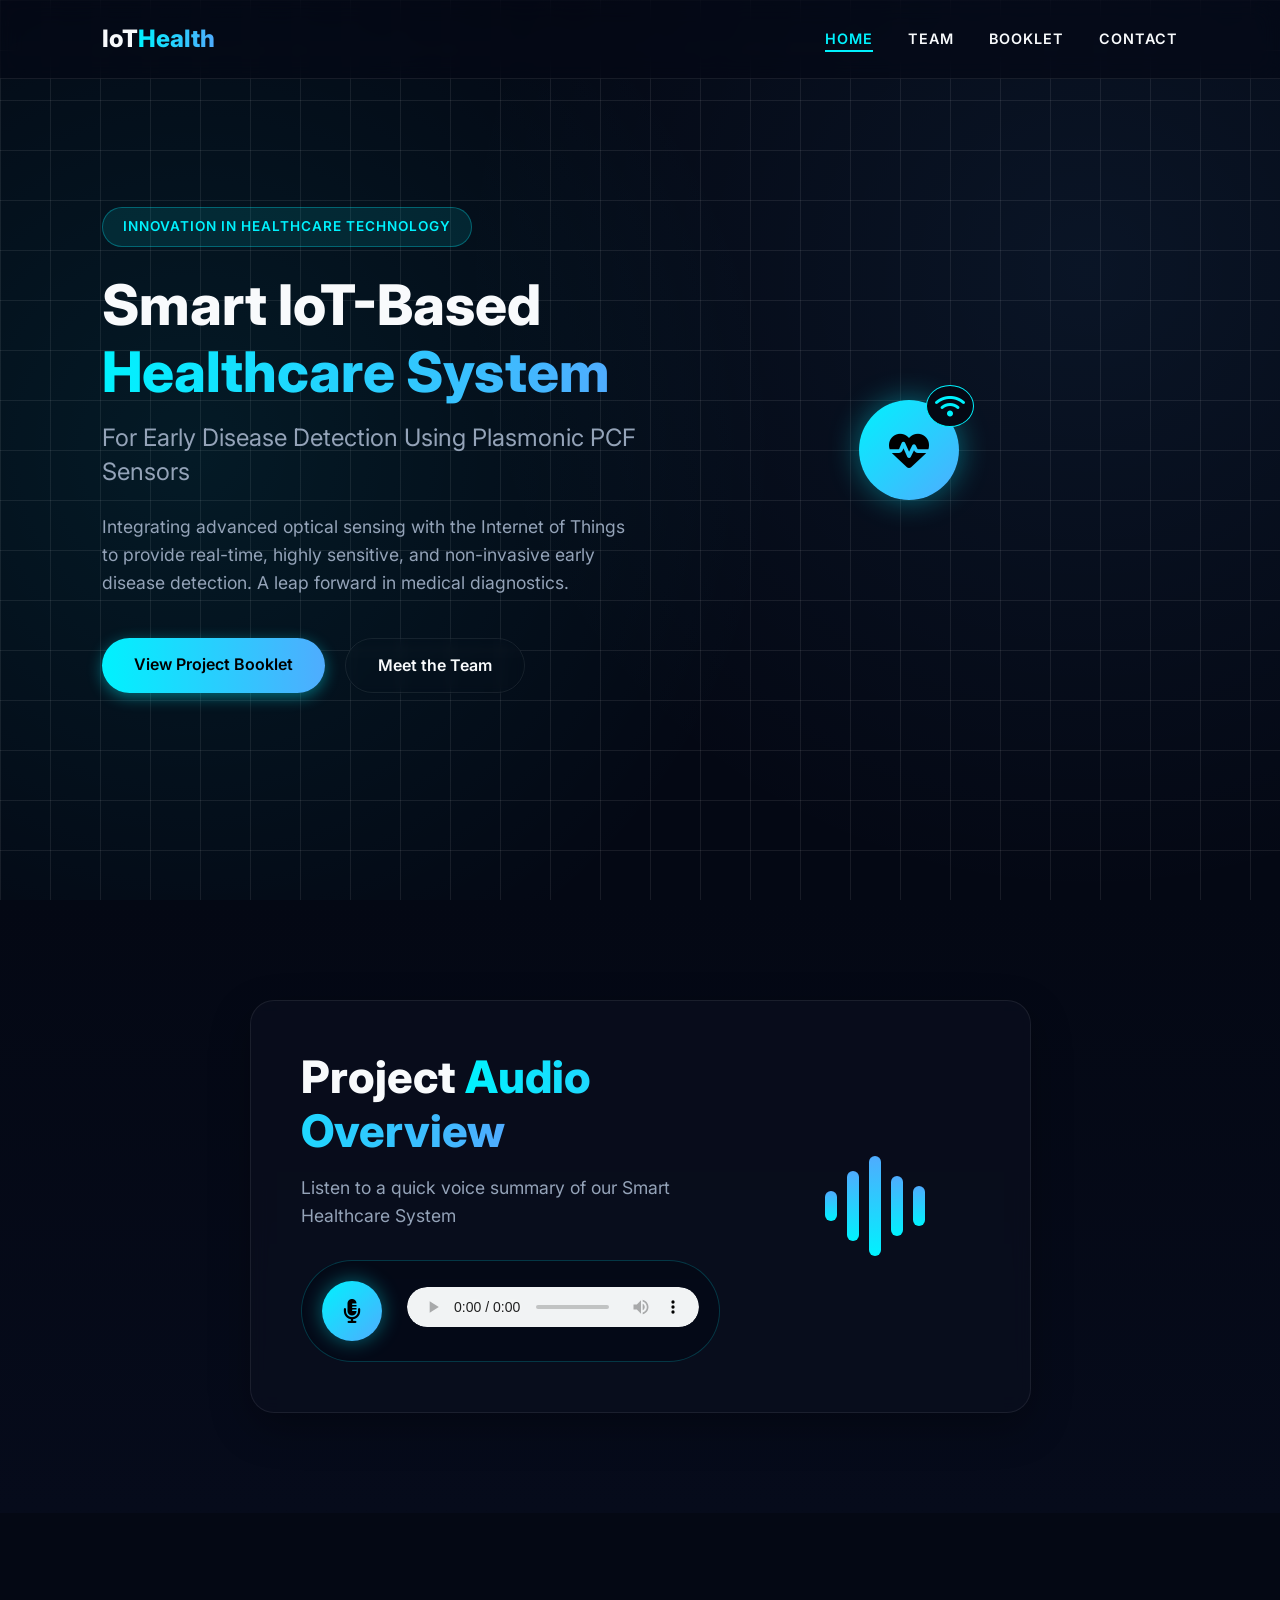
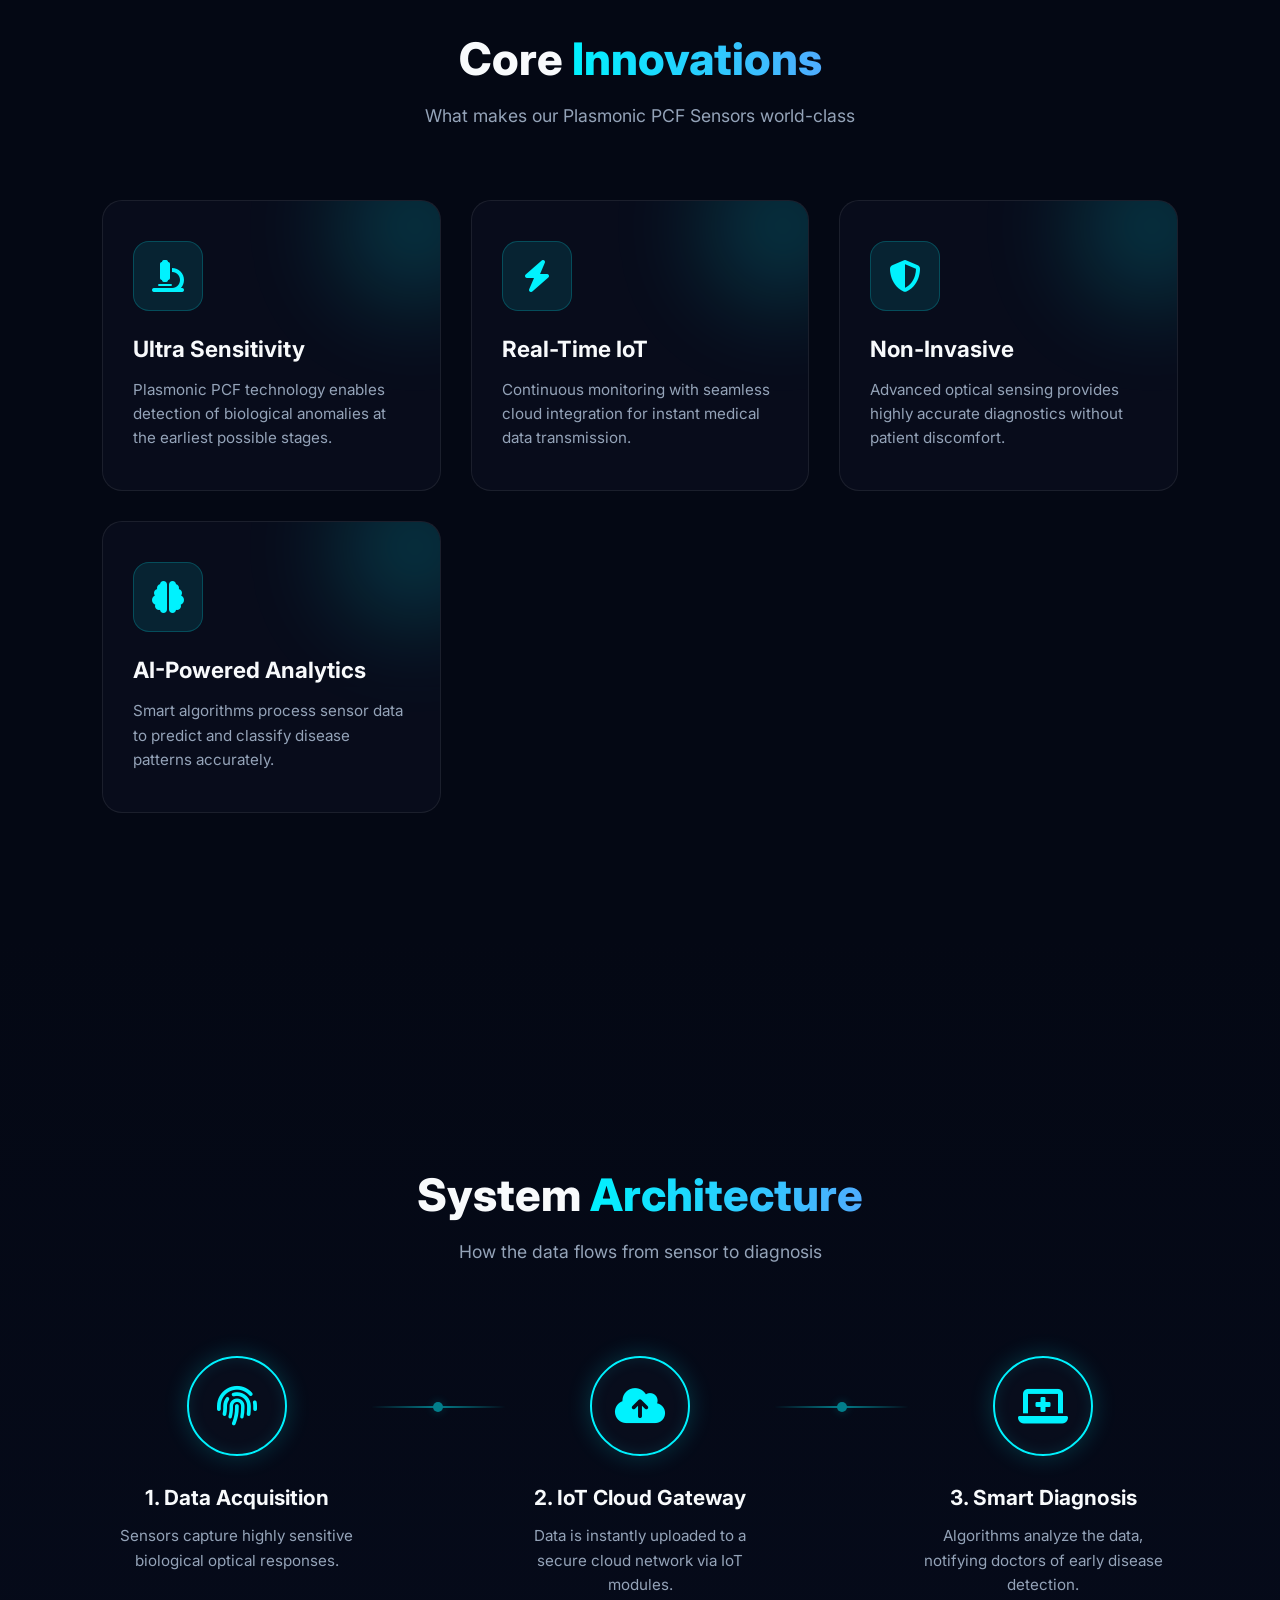
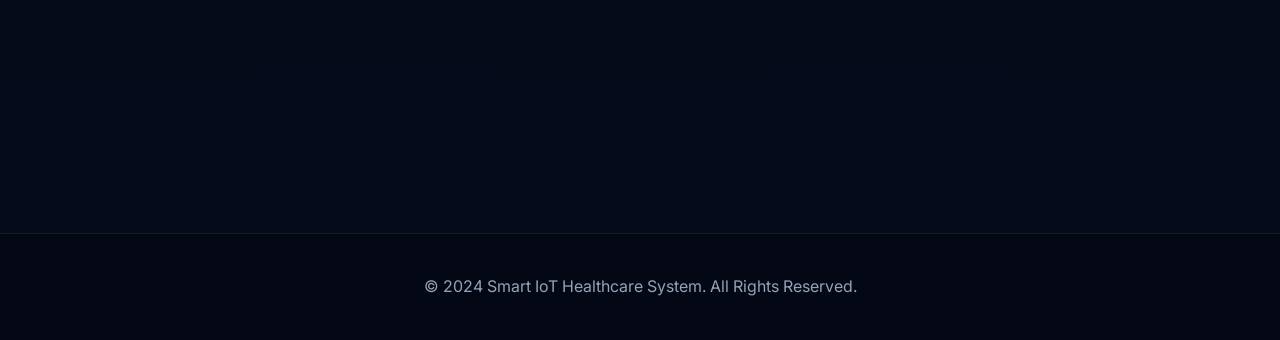
==== index.html @ 75ba187d "First commit" ====
<!DOCTYPE html>
<html lang="en">
<head>
    <meta charset="UTF-8">
    <meta name="viewport" content="width=device-width, initial-scale=1.0">
    <title>Smart IoT Healthcare System - Home</title>
    <meta name="description" content="Smart IoT-Based Healthcare System for Early Disease Detection Using Plasmonic PCF Sensors">
    <link href="https://fonts.googleapis.com/css2?family=Inter:wght@300;400;600;800&display=swap" rel="stylesheet">
    <link rel="stylesheet" href="assets/css/style.css">
    <!-- FontAwesome for icons -->
    <link rel="stylesheet" href="https://cdnjs.cloudflare.com/ajax/libs/font-awesome/6.4.0/css/all.min.css">
</head>
<body>
    <nav class="navbar">
        <div class="logo">IoT<span>Health</span></div>
        <ul class="nav-links">
            <li><a href="index.html" class="active">Home</a></li>
            <li><a href="team.html">Team</a></li>
            <li><a href="booklet.html">Booklet</a></li>
            <li><a href="contact.html">Contact</a></li>
        </ul>
        <div class="hamburger">
            <i class="fas fa-bars"></i>
        </div>
    </nav>

    <section id="home" class="hero">
        <div class="hero-content">
            <div class="badge">Innovation in Healthcare Technology</div>
            <h1>Smart IoT-Based <span>Healthcare System</span></h1>
            <h2>For Early Disease Detection Using Plasmonic PCF Sensors</h2>
            <p>Integrating advanced optical sensing with the Internet of Things to provide real-time, highly sensitive, and non-invasive early disease detection. A leap forward in medical diagnostics.</p>
            <div class="hero-buttons">
                <a href="booklet.html" class="btn btn-primary">View Project Booklet</a>
                <a href="team.html" class="btn btn-secondary">Meet the Team</a>
            </div>
        </div>
        <div class="hero-image">
            <div class="sensor-animation">
                <div class="circle circle-1"></div>
                <div class="circle circle-2"></div>
                <div class="circle circle-3"></div>
                <div class="sensor-core">
                    <i class="fas fa-heartbeat"></i>
                    <i class="fas fa-wifi overlay-icon"></i>
                </div>
            </div>
        </div>
    </section>

    <!-- Audio Section -->
    <section id="audio-overview" class="audio-section">
        <div class="audio-container">
            <div class="audio-content">
                <div class="section-title" style="margin-bottom: 30px; text-align: left;">
                    <h2>Project <span>Audio Overview</span></h2>
                    <p>Listen to a quick voice summary of our Smart Healthcare System</p>
                </div>
                <div class="audio-player-wrapper">
                    <div class="audio-icon">
                        <i class="fas fa-microphone-alt"></i>
                    </div>
                    <div class="audio-player">
                        <audio controls class="custom-audio">
                            <!-- تم تفعيل مسار الملف الصوتي الخاص بك هنا -->
                            <source src="assets/docs/project-voice.mp4" type="audio/mp4">
                            Your browser does not support the audio element.
                        </audio>
                    </div>
                </div>
            </div>
            <div class="audio-visualizer">
                <div class="bar"></div>
                <div class="bar"></div>
                <div class="bar"></div>
                <div class="bar"></div>
                <div class="bar"></div>
            </div>
        </div>
    </section>

    <!-- Features Section -->
    <section id="features" class="features-section">
        <div class="section-title">
            <h2>Core <span>Innovations</span></h2>
            <p>What makes our Plasmonic PCF Sensors world-class</p>
        </div>
        <div class="features-grid">
            <div class="feature-card">
                <div class="feature-icon"><i class="fas fa-microscope"></i></div>
                <h3>Ultra Sensitivity</h3>
                <p>Plasmonic PCF technology enables detection of biological anomalies at the earliest possible stages.</p>
            </div>
            <div class="feature-card">
                <div class="feature-icon"><i class="fas fa-bolt"></i></div>
                <h3>Real-Time IoT</h3>
                <p>Continuous monitoring with seamless cloud integration for instant medical data transmission.</p>
            </div>
            <div class="feature-card">
                <div class="feature-icon"><i class="fas fa-shield-alt"></i></div>
                <h3>Non-Invasive</h3>
                <p>Advanced optical sensing provides highly accurate diagnostics without patient discomfort.</p>
            </div>
            <div class="feature-card">
                <div class="feature-icon"><i class="fas fa-brain"></i></div>
                <h3>AI-Powered Analytics</h3>
                <p>Smart algorithms process sensor data to predict and classify disease patterns accurately.</p>
            </div>
        </div>
    </section>

    <!-- Workflow Section -->
    <section id="workflow" class="workflow-section">
        <div class="section-title">
            <h2>System <span>Architecture</span></h2>
            <p>How the data flows from sensor to diagnosis</p>
        </div>
        <div class="workflow-container">
            <div class="step">
                <div class="step-icon"><i class="fas fa-fingerprint"></i></div>
                <div class="step-content">
                    <h4>1. Data Acquisition</h4>
                    <p>Sensors capture highly sensitive biological optical responses.</p>
                </div>
            </div>
            <div class="step-connector"></div>
            <div class="step">
                <div class="step-icon"><i class="fas fa-cloud-upload-alt"></i></div>
                <div class="step-content">
                    <h4>2. IoT Cloud Gateway</h4>
                    <p>Data is instantly uploaded to a secure cloud network via IoT modules.</p>
                </div>
            </div>
            <div class="step-connector"></div>
            <div class="step">
                <div class="step-icon"><i class="fas fa-laptop-medical"></i></div>
                <div class="step-content">
                    <h4>3. Smart Diagnosis</h4>
                    <p>Algorithms analyze the data, notifying doctors of early disease detection.</p>
                </div>
            </div>
        </div>
    </section>

    <footer>
        <p>&copy; 2024 Smart IoT Healthcare System. All Rights Reserved.</p>
    </footer>

    <script src="assets/js/script.js"></script>
</body>
</html>
---- assets/css/style.css ----
:root {
    --bg-dark: #040814;
    --bg-card: rgba(10, 15, 30, 0.7);
    --primary: #00f2fe;
    --primary-glow: rgba(0, 242, 254, 0.4);
    --secondary: #4facfe;
    --text-main: #f8fafc;
    --text-muted: #94a3b8;
    --glass-border: rgba(255, 255, 255, 0.08);
}

* {
    margin: 0;
    padding: 0;
    box-sizing: border-box;
    font-family: 'Inter', sans-serif;
}

body {
    background-color: var(--bg-dark);
    color: var(--text-main);
    overflow-x: hidden;
    line-height: 1.6;
}

html {
    scroll-behavior: smooth;
}

/* Navbar */
.navbar {
    position: fixed;
    top: 0;
    width: 100%;
    padding: 20px 8%;
    display: flex;
    justify-content: space-between;
    align-items: center;
    background: rgba(4, 8, 20, 0.6);
    backdrop-filter: blur(12px);
    border-bottom: 1px solid var(--glass-border);
    z-index: 1000;
    transition: 0.3s;
}

.navbar.scrolled {
    padding: 15px 8%;
    background: rgba(4, 8, 20, 0.95);
    box-shadow: 0 5px 20px rgba(0,0,0,0.5);
}

.logo {
    font-size: 1.5rem;
    font-weight: 800;
    color: var(--text-main);
}

.logo span {
    color: var(--primary);
}

.nav-links {
    display: flex;
    list-style: none;
    gap: 35px;
}

.nav-links a {
    color: var(--text-main);
    text-decoration: none;
    font-weight: 600;
    font-size: 0.9rem;
    text-transform: uppercase;
    letter-spacing: 1px;
    transition: 0.3s;
    position: relative;
}

.nav-links a::after {
    content: '';
    position: absolute;
    width: 0;
    height: 2px;
    background: var(--primary);
    bottom: -5px;
    left: 0;
    transition: 0.3s;
}

.nav-links a:hover::after,
.nav-links a.active::after {
    width: 100%;
}

.nav-links a:hover,
.nav-links a.active {
    color: var(--primary);
}

.hamburger {
    display: none;
    font-size: 1.5rem;
    cursor: pointer;
    color: var(--text-main);
}

/* Typography & Utils */
h1, h2, h3 {
    line-height: 1.2;
}

span {
    background: linear-gradient(90deg, var(--primary), var(--secondary));
    -webkit-background-clip: text;
    -webkit-text-fill-color: transparent;
}

.section-title {
    text-align: center;
    margin-bottom: 70px;
}

.section-title h2 {
    font-size: 2.8rem;
    font-weight: 800;
    margin-bottom: 15px;
}

.section-title p {
    color: var(--text-muted);
    font-size: 1.1rem;
}

.btn {
    padding: 14px 32px;
    border-radius: 30px;
    font-weight: 600;
    text-decoration: none;
    transition: 0.3s;
    display: inline-block;
    cursor: pointer;
    border: none;
    font-size: 1rem;
}

.btn-primary {
    background: linear-gradient(90deg, var(--primary), var(--secondary));
    color: #000;
    box-shadow: 0 4px 15px var(--primary-glow);
}

.btn-primary:hover {
    box-shadow: 0 6px 25px var(--primary-glow);
    transform: translateY(-3px);
}

.btn-secondary {
    background: transparent;
    color: var(--text-main);
    border: 1px solid var(--glass-border);
    backdrop-filter: blur(5px);
}

.btn-secondary:hover {
    border-color: var(--primary);
    background: rgba(0, 242, 254, 0.05);
    transform: translateY(-3px);
}

/* Sections Common */
section {
    padding: 120px 8%;
    min-height: 100vh;
    display: flex;
    flex-direction: column;
    justify-content: center;
}

/* Hero Section */
.hero {
    flex-direction: row;
    align-items: center;
    position: relative;
    overflow: hidden;
}

/* Tech Grid Background */
.hero::before {
    content: '';
    position: absolute;
    top: 0; left: 0; right: 0; bottom: 0;
    background-image: 
        radial-gradient(circle at 15% 50%, rgba(0, 242, 254, 0.08) 0%, transparent 50%),
        radial-gradient(circle at 85% 30%, rgba(79, 172, 254, 0.08) 0%, transparent 50%),
        linear-gradient(var(--glass-border) 1px, transparent 1px),
        linear-gradient(90deg, var(--glass-border) 1px, transparent 1px);
    background-size: 100% 100%, 100% 100%, 50px 50px, 50px 50px;
    z-index: -1;
}

.hero-content {
    flex: 1;
    z-index: 1;
}

.badge {
    display: inline-block;
    padding: 8px 20px;
    background: rgba(0, 242, 254, 0.1);
    border: 1px solid rgba(0, 242, 254, 0.3);
    border-radius: 30px;
    color: var(--primary);
    font-size: 0.85rem;
    font-weight: 600;
    margin-bottom: 25px;
    letter-spacing: 1px;
    text-transform: uppercase;
}

.hero-content h1 {
    font-size: 3.5rem;
    font-weight: 800;
    margin-bottom: 15px;
}

.hero-content h2 {
    font-size: 1.5rem;
    color: var(--text-muted);
    font-weight: 400;
    margin-bottom: 25px;
    line-height: 1.4;
}

.hero-content p {
    color: var(--text-muted);
    font-size: 1.1rem;
    max-width: 600px;
    margin-bottom: 40px;
}

.hero-buttons {
    display: flex;
    gap: 20px;
}

.hero-image {
    flex: 1;
    display: flex;
    justify-content: center;
    align-items: center;
}

/* Sensor Animation */
.sensor-animation {
    position: relative;
    width: 400px;
    height: 400px;
    display: flex;
    justify-content: center;
    align-items: center;
}

.sensor-core {
    position: relative;
    width: 100px;
    height: 100px;
    background: linear-gradient(135deg, var(--primary), var(--secondary));
    border-radius: 50%;
    display: flex;
    justify-content: center;
    align-items: center;
    z-index: 10;
    box-shadow: 0 0 30px var(--primary-glow);
    font-size: 2.5rem;
    color: #000;
}

.overlay-icon {
    position: absolute;
    top: -15px;
    right: -15px;
    font-size: 1.5rem;
    color: var(--primary);
    background: var(--bg-dark);
    padding: 8px;
    border-radius: 50%;
    border: 1px solid var(--primary);
}

.circle {
    position: absolute;
    border-radius: 50%;
    border: 1px solid var(--primary);
    opacity: 0;
}

.circle-1 {
    width: 200px; height: 200px;
    animation: pulse 3s infinite linear;
}
.circle-2 {
    width: 300px; height: 300px;
    animation: pulse 3s infinite linear 1s;
}
.circle-3 {
    width: 400px; height: 400px;
    animation: pulse 3s infinite linear 2s;
}

@keyframes pulse {
    0% { transform: scale(0.4); opacity: 0.8; border-width: 2px; }
    100% { transform: scale(1.1); opacity: 0; border-width: 1px; }
}

/* Team Section */
.team {
    background: linear-gradient(180deg, var(--bg-dark) 0%, #060b1b 100%);
}

.team-grid {
    display: grid;
    grid-template-columns: repeat(auto-fit, minmax(260px, 1fr));
    gap: 35px;
    max-width: 1200px;
    margin: 0 auto;
    width: 100%;
}

.leaders-grid {
    display: flex;
    justify-content: center;
    flex-wrap: wrap;
}

.leaders-grid .team-card {
    flex: 1;
    min-width: 260px;
    max-width: 350px;
}

.team-card {
    background: var(--bg-card);
    border: 1px solid var(--glass-border);
    border-radius: 20px;
    padding: 40px 20px;
    text-align: center;
    backdrop-filter: blur(10px);
    transition: 0.4s;
    position: relative;
    overflow: hidden;
}

.team-card::before {
    content: '';
    position: absolute;
    top: 0; left: 0;
    width: 100%; height: 5px;
    background: linear-gradient(90deg, var(--primary), var(--secondary));
    transform: scaleX(0);
    transition: 0.4s;
    transform-origin: left;
}

.team-card:hover::before {
    transform: scaleX(1);
}

.team-card:hover {
    transform: translateY(-10px);
    border-color: rgba(0, 242, 254, 0.3);
    box-shadow: 0 15px 40px rgba(0, 0, 0, 0.5);
}

.img-wrapper {
    width: 130px;
    height: 180px;
    margin: 0 auto 25px;
    border-radius: 20px;
    padding: 4px;
    background: linear-gradient(45deg, var(--primary), var(--secondary));
}

.img-wrapper img {
    width: 100%;
    height: 100%;
    border-radius: 16px;
    object-fit: cover;
    object-position: top center;
    border: 4px solid var(--bg-dark);
}

.team-card h3 {
    font-size: 1.3rem;
    margin-bottom: 8px;
    color: var(--text-main);
}

.team-card p {
    color: var(--primary);
    font-size: 0.95rem;
    margin-bottom: 20px;
    font-weight: 600;
}

.socials a {
    color: var(--text-muted);
    margin: 0 8px;
    font-size: 1.2rem;
    transition: 0.3s;
    display: inline-block;
    padding: 8px;
    background: rgba(255,255,255,0.05);
    border-radius: 50%;
}

.socials a:hover {
    color: var(--text-main);
    background: var(--primary);
    box-shadow: 0 0 10px var(--primary-glow);
}

/* Booklet Section */
.booklet {
    background: linear-gradient(180deg, #060b1b 0%, var(--bg-dark) 100%);
}

.booklet-container {
    display: flex;
    align-items: center;
    gap: 80px;
    max-width: 1200px;
    margin: 0 auto;
}

.booklet-image {
    flex: 1;
    display: flex;
    justify-content: center;
}

.book-mockup {
    width: 320px;
    height: 440px;
    background: linear-gradient(135deg, var(--secondary) 0%, #1a2a6c 100%);
    border-radius: 8px 18px 18px 8px;
    box-shadow: 
        20px 20px 40px rgba(0,0,0,0.7), 
        inset 5px 0 15px rgba(255,255,255,0.2),
        inset -2px 0 5px rgba(0,0,0,0.2);
    display: flex;
    align-items: center;
    justify-content: center;
    text-align: center;
    padding: 30px;
    position: relative;
    transform: perspective(1000px) rotateY(-20deg);
    transition: 0.6s cubic-bezier(0.2, 0.8, 0.2, 1);
}

.book-mockup::before {
    content: '';
    position: absolute;
    left: 10px;
    top: 0;
    bottom: 0;
    width: 2px;
    background: rgba(255,255,255,0.1);
}

.book-mockup:hover {
    transform: perspective(1000px) rotateY(-5deg) scale(1.05);
    box-shadow: 30px 30px 50px rgba(0,0,0,0.8), inset 5px 0 15px rgba(255,255,255,0.3);
}

.book-cover {
    height: 100%;
    width: 100%;
    display: flex;
    flex-direction: column;
    justify-content: center;
    align-items: center;
    border: 1px solid rgba(255,255,255,0.1);
    padding: 20px;
}

.icon-top {
    font-size: 3.5rem;
    color: var(--primary);
    margin-bottom: 25px;
    filter: drop-shadow(0 0 10px var(--primary-glow));
}

.book-cover h3 {
    font-size: 1.8rem;
    color: #fff;
    margin-bottom: 15px;
    font-weight: 800;
}

.book-cover p {
    color: rgba(255,255,255,0.7);
    font-size: 0.95rem;
    margin-bottom: auto;
}

.book-bottom {
    margin-top: auto;
    width: 100%;
    padding-top: 20px;
    border-top: 1px solid rgba(255,255,255,0.1);
}

.book-bottom span {
    font-size: 0.8rem;
    letter-spacing: 2px;
    text-transform: uppercase;
    color: rgba(255,255,255,0.5);
    background: none;
    -webkit-text-fill-color: rgba(255,255,255,0.5);
}

.booklet-info {
    flex: 1;
}

.booklet-info h2 {
    font-size: 2.8rem;
    margin-bottom: 25px;
}

.booklet-info > p {
    color: var(--text-muted);
    margin-bottom: 35px;
    font-size: 1.1rem;
}

.features {
    list-style: none;
    margin-bottom: 40px;
}

.features li {
    margin-bottom: 18px;
    display: flex;
    align-items: center;
    gap: 15px;
    font-size: 1.05rem;
}

.features i {
    color: var(--primary);
    font-size: 1.2rem;
}

/* Contact Section */
.contact-container {
    display: flex;
    gap: 60px;
    max-width: 1100px;
    margin: 0 auto;
    width: 100%;
}

.contact-info {
    flex: 1;
    display: flex;
    flex-direction: column;
    gap: 40px;
    padding-right: 30px;
}

.info-item {
    display: flex;
    align-items: flex-start;
    gap: 20px;
}

.info-item i {
    width: 60px;
    height: 60px;
    background: rgba(0, 242, 254, 0.05);
    color: var(--primary);
    border-radius: 15px;
    border: 1px solid rgba(0, 242, 254, 0.2);
    display: flex;
    align-items: center;
    justify-content: center;
    font-size: 1.5rem;
    transition: 0.3s;
}

.info-item:hover i {
    background: var(--primary);
    color: #000;
    box-shadow: 0 0 20px var(--primary-glow);
}

.info-item h4 {
    font-size: 1.2rem;
    margin-bottom: 8px;
    color: var(--text-main);
}

.info-item p {
    color: var(--text-muted);
    font-size: 1rem;
}

.contact-form {
    flex: 1.2;
    display: flex;
    flex-direction: column;
    gap: 25px;
    background: var(--bg-card);
    padding: 40px;
    border-radius: 20px;
    border: 1px solid var(--glass-border);
    backdrop-filter: blur(10px);
}

.input-group {
    display: flex;
    gap: 25px;
}

.contact-form input,
.contact-form textarea {
    width: 100%;
    padding: 16px 20px;
    background: rgba(4, 8, 20, 0.6);
    border: 1px solid var(--glass-border);
    border-radius: 12px;
    color: var(--text-main);
    outline: none;
    transition: 0.3s;
    font-size: 1rem;
}

.contact-form input:focus,
.contact-form textarea:focus {
    border-color: var(--primary);
    box-shadow: 0 0 15px rgba(0, 242, 254, 0.15);
    background: rgba(4, 8, 20, 0.8);
}

.contact-form textarea {
    resize: vertical;
    min-height: 150px;
}

footer {
    text-align: center;
    padding: 40px;
    border-top: 1px solid var(--glass-border);
    color: var(--text-muted);
    background: rgba(4, 8, 20, 0.9);
}

/* Audio Section */
.audio-section {
    background: linear-gradient(180deg, var(--bg-dark) 0%, #060b1b 100%);
    padding: 100px 8%;
    min-height: auto;
}

.audio-container {
    display: flex;
    align-items: center;
    gap: 50px;
    background: var(--bg-card);
    padding: 50px;
    border-radius: 24px;
    border: 1px solid var(--glass-border);
    max-width: 1200px;
    margin: 0 auto;
    box-shadow: 0 15px 40px rgba(0, 0, 0, 0.3);
    backdrop-filter: blur(10px);
}

.audio-content {
    flex: 1;
}

.audio-player-wrapper {
    display: flex;
    align-items: center;
    gap: 25px;
    background: rgba(4, 8, 20, 0.6);
    padding: 20px;
    border-radius: 100px;
    border: 1px solid rgba(0, 242, 254, 0.2);
}

.audio-icon {
    width: 60px;
    height: 60px;
    background: linear-gradient(135deg, var(--primary), var(--secondary));
    border-radius: 50%;
    display: flex;
    justify-content: center;
    align-items: center;
    font-size: 1.5rem;
    color: #000;
    box-shadow: 0 0 20px var(--primary-glow);
    flex-shrink: 0;
}

.audio-player {
    flex: 1;
}

.custom-audio {
    width: 100%;
    height: 40px;
    outline: none;
    border-radius: 20px;
}

.audio-visualizer {
    flex: 0.5;
    display: flex;
    align-items: center;
    justify-content: center;
    gap: 10px;
    height: 100px;
}

.audio-visualizer .bar {
    width: 12px;
    background: linear-gradient(to top, var(--primary), var(--secondary));
    border-radius: 6px;
    animation: sound-wave 1.2s ease-in-out infinite alternate;
}

.bar:nth-child(1) { height: 30%; animation-delay: 0.1s; }
.bar:nth-child(2) { height: 70%; animation-delay: 0.3s; }
.bar:nth-child(3) { height: 100%; animation-delay: 0.5s; }
.bar:nth-child(4) { height: 60%; animation-delay: 0.2s; }
.bar:nth-child(5) { height: 40%; animation-delay: 0.4s; }

@keyframes sound-wave {
    0% { transform: scaleY(0.3); opacity: 0.5; }
    100% { transform: scaleY(1); opacity: 1; box-shadow: 0 0 15px var(--primary-glow); }
}

/* Features Section */
.features-section {
    background: var(--bg-dark);
}

.features-grid {
    display: grid;
    grid-template-columns: repeat(auto-fit, minmax(250px, 1fr));
    gap: 30px;
    max-width: 1200px;
    margin: 0 auto;
    width: 100%;
}

.feature-card {
    background: var(--bg-card);
    border: 1px solid var(--glass-border);
    padding: 40px 30px;
    border-radius: 20px;
    transition: 0.4s;
    position: relative;
    overflow: hidden;
    z-index: 1;
}

.feature-card::after {
    content: '';
    position: absolute;
    width: 150px;
    height: 150px;
    background: var(--primary-glow);
    border-radius: 50%;
    filter: blur(50px);
    top: -50px;
    right: -50px;
    z-index: -1;
    opacity: 0.5;
    transition: 0.4s;
}

.feature-card:hover::after {
    transform: scale(1.5);
    opacity: 0.8;
}

.feature-card:hover {
    transform: translateY(-10px);
    border-color: rgba(0, 242, 254, 0.3);
    box-shadow: 0 10px 30px rgba(0, 0, 0, 0.4);
}

.feature-icon {
    width: 70px;
    height: 70px;
    background: rgba(0, 242, 254, 0.1);
    color: var(--primary);
    border-radius: 16px;
    display: flex;
    justify-content: center;
    align-items: center;
    font-size: 2rem;
    margin-bottom: 25px;
    border: 1px solid rgba(0, 242, 254, 0.2);
    transition: 0.4s;
}

.feature-card:hover .feature-icon {
    background: var(--primary);
    color: #000;
    box-shadow: 0 0 20px var(--primary-glow);
}

.feature-card h3 {
    font-size: 1.4rem;
    margin-bottom: 15px;
    color: var(--text-main);
}

.feature-card p {
    color: var(--text-muted);
    font-size: 0.95rem;
}

/* Workflow Section */
.workflow-section {
    background: linear-gradient(180deg, var(--bg-dark) 0%, #060b1b 100%);
    position: relative;
}

.workflow-container {
    display: flex;
    justify-content: space-between;
    align-items: flex-start;
    max-width: 1200px;
    margin: 0 auto;
    width: 100%;
    position: relative;
    padding-top: 20px;
}

.step {
    flex: 1;
    text-align: center;
    position: relative;
    z-index: 2;
}

.step-icon {
    width: 100px;
    height: 100px;
    background: var(--bg-card);
    border: 2px solid var(--primary);
    border-radius: 50%;
    margin: 0 auto 25px;
    display: flex;
    justify-content: center;
    align-items: center;
    font-size: 2.5rem;
    color: var(--primary);
    box-shadow: 0 0 25px rgba(0, 242, 254, 0.2), inset 0 0 15px rgba(0, 242, 254, 0.1);
    transition: 0.4s;
}

.step:hover .step-icon {
    transform: scale(1.1);
    box-shadow: 0 0 35px rgba(0, 242, 254, 0.4), inset 0 0 20px rgba(0, 242, 254, 0.2);
    background: rgba(0, 242, 254, 0.05);
}

.step-content h4 {
    font-size: 1.3rem;
    margin-bottom: 10px;
    color: var(--text-main);
}

.step-content p {
    color: var(--text-muted);
    font-size: 0.95rem;
    max-width: 250px;
    margin: 0 auto;
}

.step-connector {
    flex: 0.5;
    height: 2px;
    background: linear-gradient(90deg, transparent, var(--primary), transparent);
    position: relative;
    top: 50px;
    opacity: 0.5;
}

.step-connector::after {
    content: '';
    position: absolute;
    width: 10px;
    height: 10px;
    background: var(--primary);
    border-radius: 50%;
    top: -4px;
    left: 50%;
    transform: translateX(-50%);
    box-shadow: 0 0 10px var(--primary-glow);
    animation: flow 2s infinite linear;
}

@keyframes flow {
    0% { left: 0%; opacity: 0; }
    50% { opacity: 1; }
    100% { left: 100%; opacity: 0; }
}

/* Responsive Design */
@media (max-width: 1024px) {
    .hero-content h1 { font-size: 3rem; }
    .booklet-container { flex-direction: column; text-align: center; gap: 50px; }
    .booklet-info { display: flex; flex-direction: column; align-items: center; }
    .features li { justify-content: flex-start; text-align: left; width: 100%; max-width: 400px; }
    .contact-container { flex-direction: column; gap: 50px; }
    .contact-info { padding-right: 0; flex-direction: row; flex-wrap: wrap; justify-content: center; }
    .info-item { min-width: 250px; }
}

@media (max-width: 768px) {
    section { padding: 100px 5%; }
    .navbar { padding: 15px 5%; }
    
    .nav-links {
        display: none;
        position: absolute;
        top: 100%; left: 0; right: 0;
        background: rgba(4, 8, 20, 0.98);
        backdrop-filter: blur(15px);
        flex-direction: column;
        padding: 30px;
        text-align: center;
        border-bottom: 1px solid var(--glass-border);
        box-shadow: 0 10px 30px rgba(0,0,0,0.5);
    }
    
    .nav-links.active { display: flex; }
    .hamburger { display: block; }
    
    .hero { flex-direction: column; text-align: center; padding-top: 130px; }
    .hero-content h1 { font-size: 2.5rem; }
    .hero-content p { margin: 0 auto 30px; }
    .hero-buttons { justify-content: center; flex-wrap: wrap; }
    .hero-image { margin-top: 60px; transform: scale(0.8); }
    
    .audio-container { flex-direction: column; padding: 30px; gap: 30px; }
    .audio-content .section-title { text-align: center !important; }
    .audio-player-wrapper { flex-direction: column; border-radius: 20px; padding: 30px; text-align: center; }
    
    .workflow-container { flex-direction: column; gap: 50px; }
    .step-connector {
        width: 2px;
        height: 50px;
        background: linear-gradient(180deg, transparent, var(--primary), transparent);
        top: 0;
        margin: -20px auto;
    }
    .step-connector::after {
        top: 0; left: -4px; transform: none;
        animation: flow-vertical 2s infinite linear;
    }

    .section-title h2 { font-size: 2.2rem; }
    .input-group { flex-direction: column; gap: 25px; }
    .contact-form { padding: 30px 20px; }
}

@keyframes flow-vertical {
    0% { top: 0%; opacity: 0; }
    50% { opacity: 1; }
    100% { top: 100%; opacity: 0; }
}
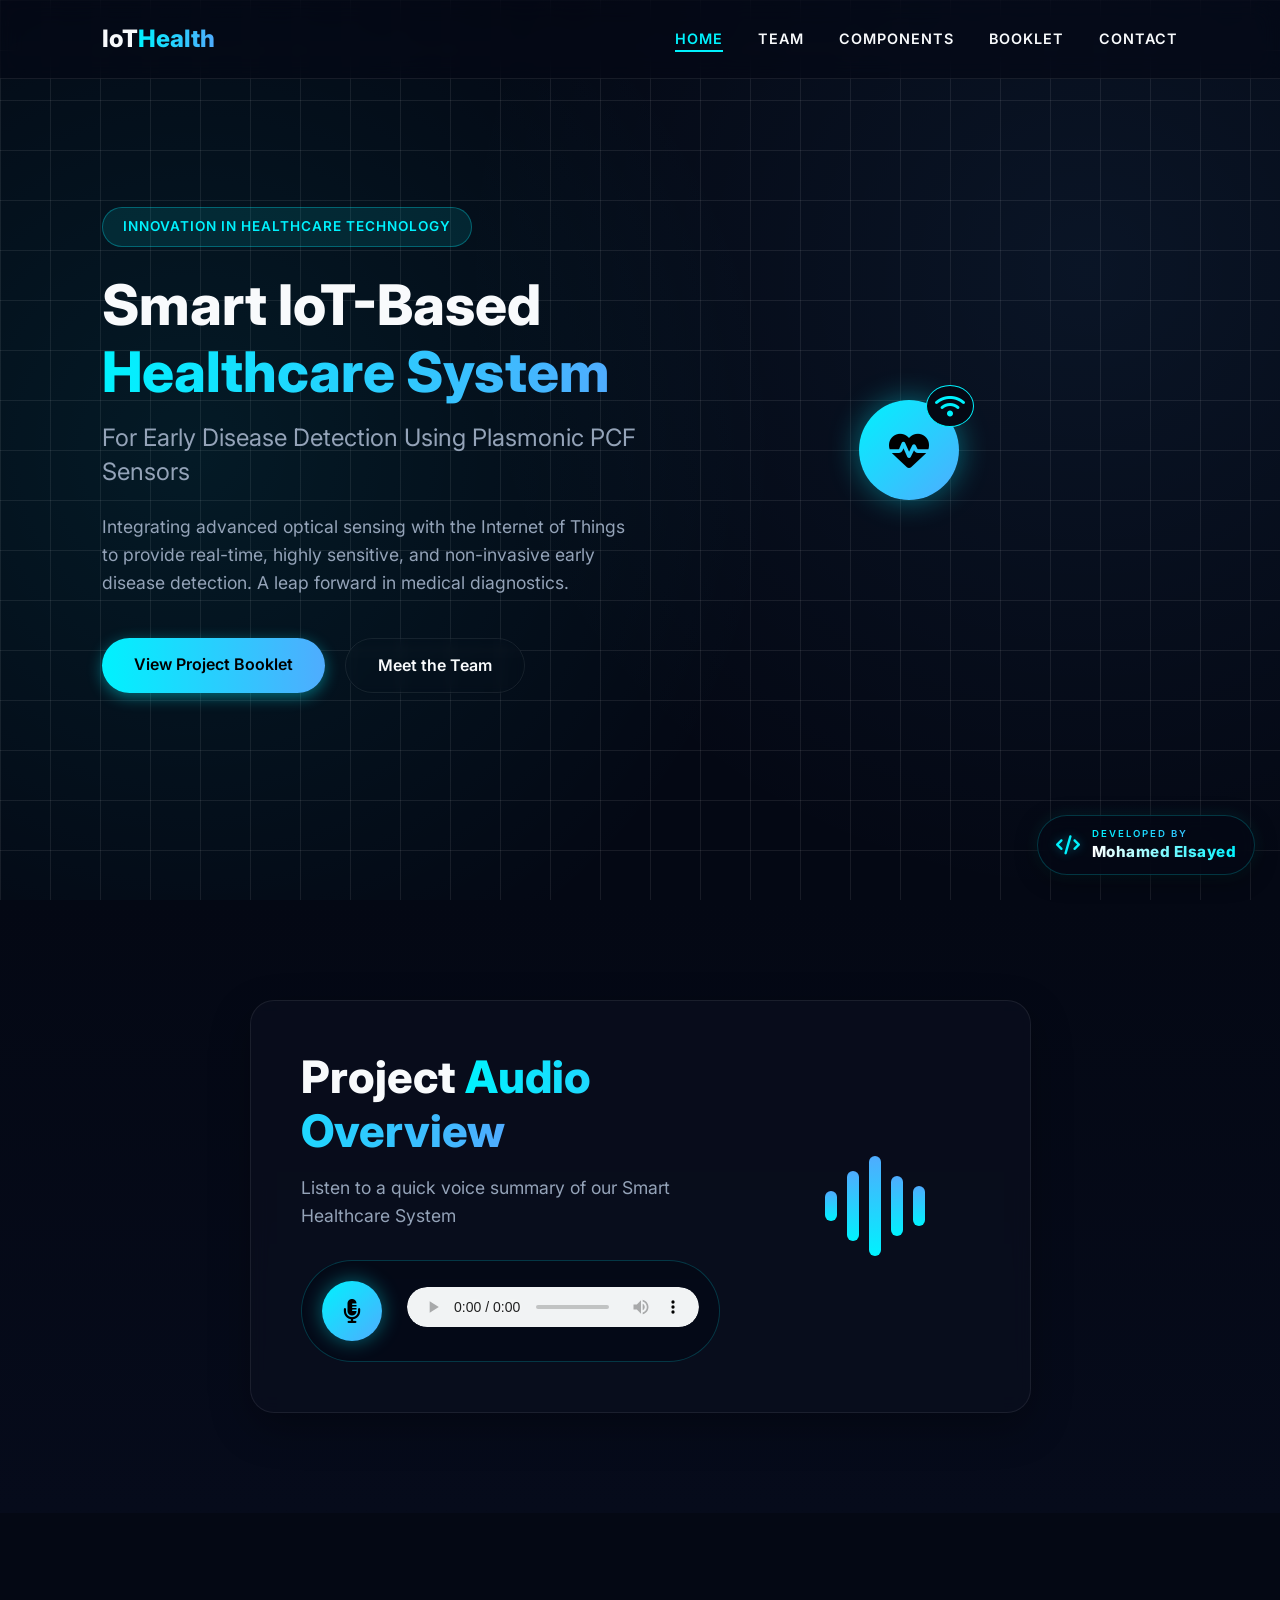
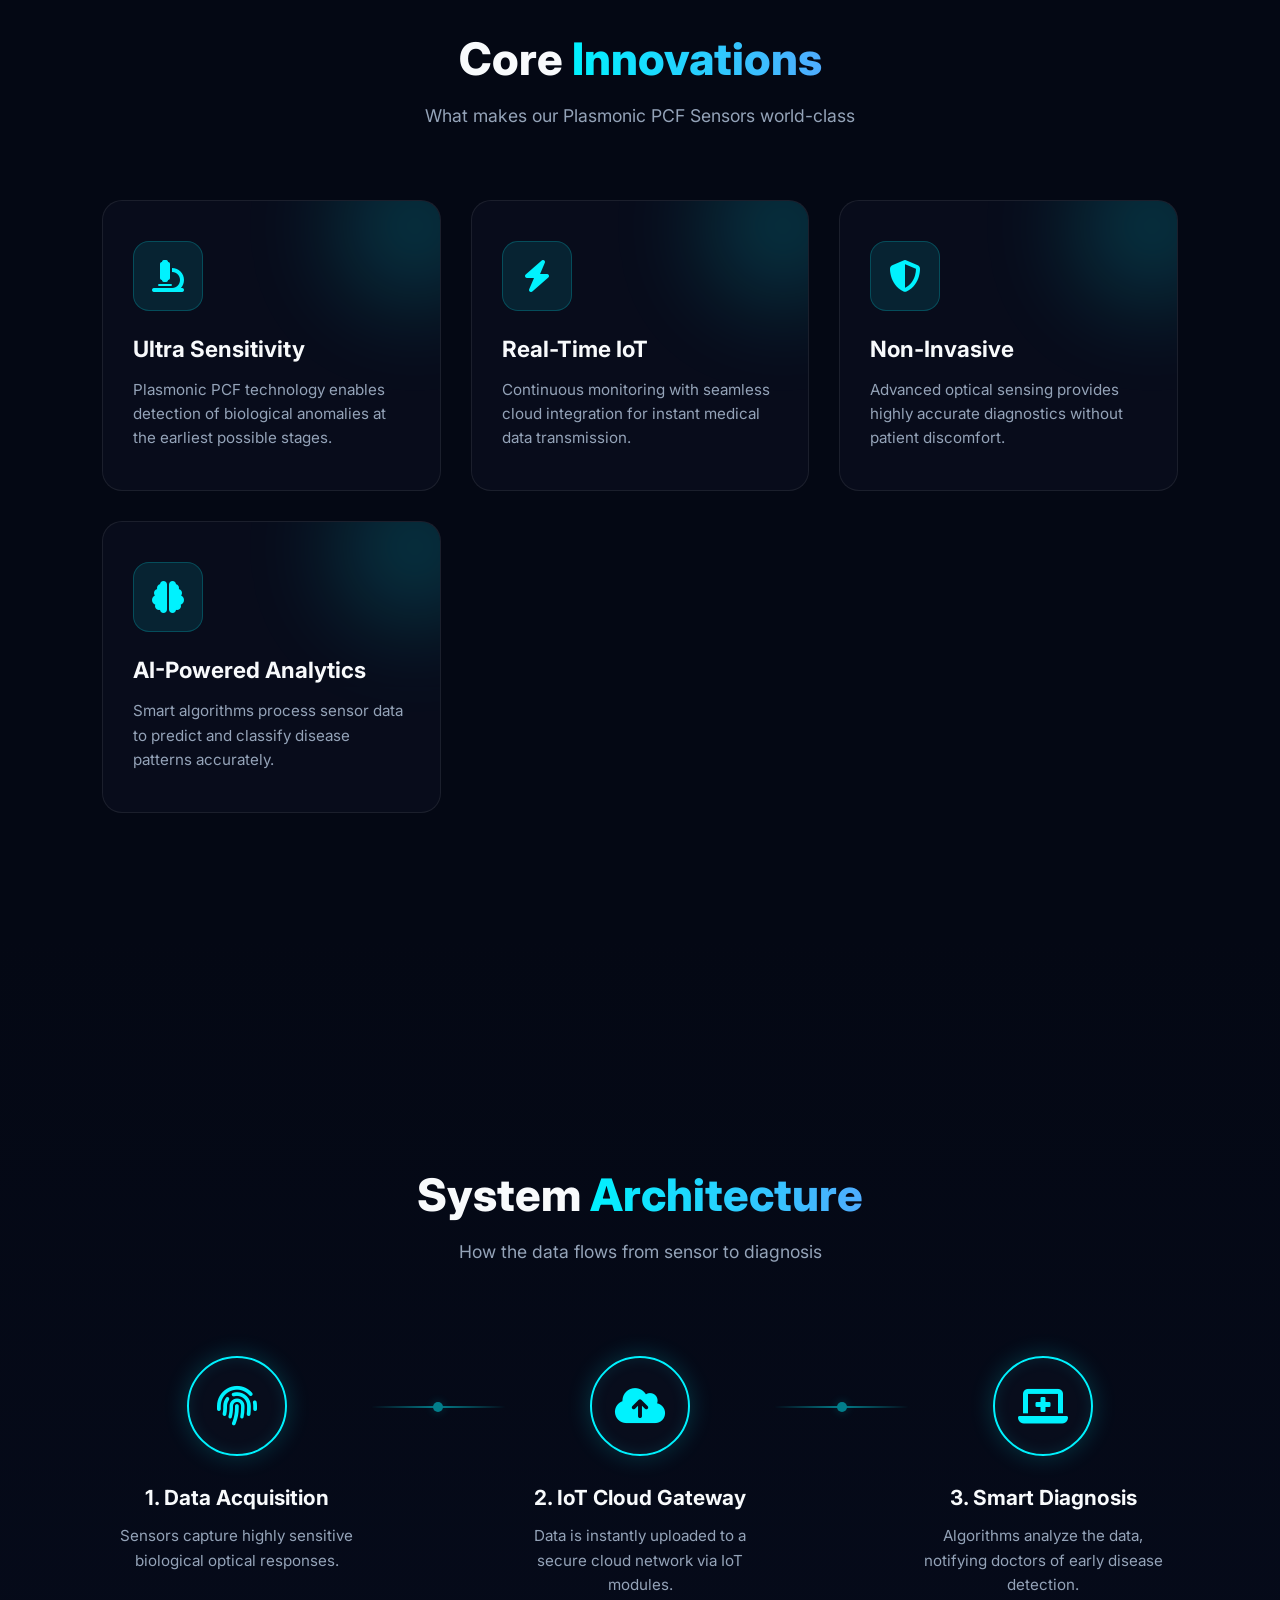
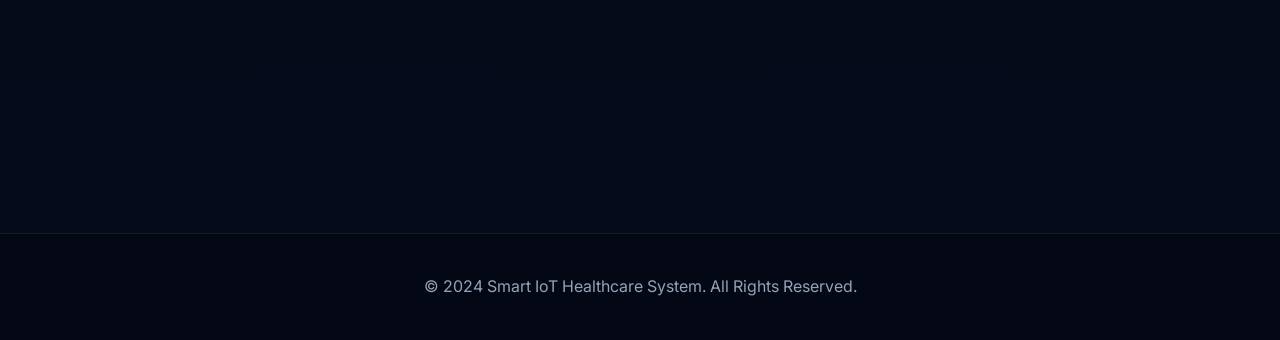
==== commit f289565b: "Auto Update" ====
--- a/index.html
+++ b/index.html
@@ -16,6 +16,7 @@
         <ul class="nav-links">
             <li><a href="index.html" class="active">Home</a></li>
             <li><a href="team.html">Team</a></li>
+            <li><a href="components.html">Components</a></li>
             <li><a href="booklet.html">Booklet</a></li>
             <li><a href="contact.html">Contact</a></li>
         </ul>
--- a/assets/css/style.css
+++ b/assets/css/style.css
@@ -978,3 +978,61 @@
     50% { opacity: 1; }
     100% { top: 100%; opacity: 0; }
 }
+
+/* Premium Watermark */
+.site-watermark {
+    position: fixed;
+    bottom: 25px;
+    right: 25px;
+    z-index: 9999;
+    pointer-events: none;
+    user-select: none;
+    animation: float-watermark 4s ease-in-out infinite;
+}
+
+.watermark-content {
+    display: flex;
+    align-items: center;
+    gap: 12px;
+    background: rgba(4, 8, 20, 0.7);
+    padding: 10px 18px;
+    border-radius: 50px;
+    border: 1px solid rgba(0, 242, 254, 0.2);
+    box-shadow: 0 5px 20px rgba(0, 0, 0, 0.5), 0 0 15px rgba(0, 242, 254, 0.1);
+    backdrop-filter: blur(10px);
+}
+
+.watermark-content i {
+    font-size: 1.2rem;
+    color: var(--primary);
+    filter: drop-shadow(0 0 5px var(--primary-glow));
+}
+
+.text-group {
+    display: flex;
+    flex-direction: column;
+}
+
+.text-group span {
+    font-size: 0.6rem;
+    font-weight: 600;
+    text-transform: uppercase;
+    letter-spacing: 2px;
+    color: var(--text-muted);
+    margin-bottom: -2px;
+}
+
+.text-group strong {
+    font-size: 0.95rem;
+    font-weight: 800;
+    color: var(--text-main);
+    letter-spacing: 0.5px;
+    background: linear-gradient(90deg, #fff, var(--primary));
+    -webkit-background-clip: text;
+    -webkit-text-fill-color: transparent;
+}
+
+@keyframes float-watermark {
+    0%, 100% { transform: translateY(0); }
+    50% { transform: translateY(-8px); }
+}
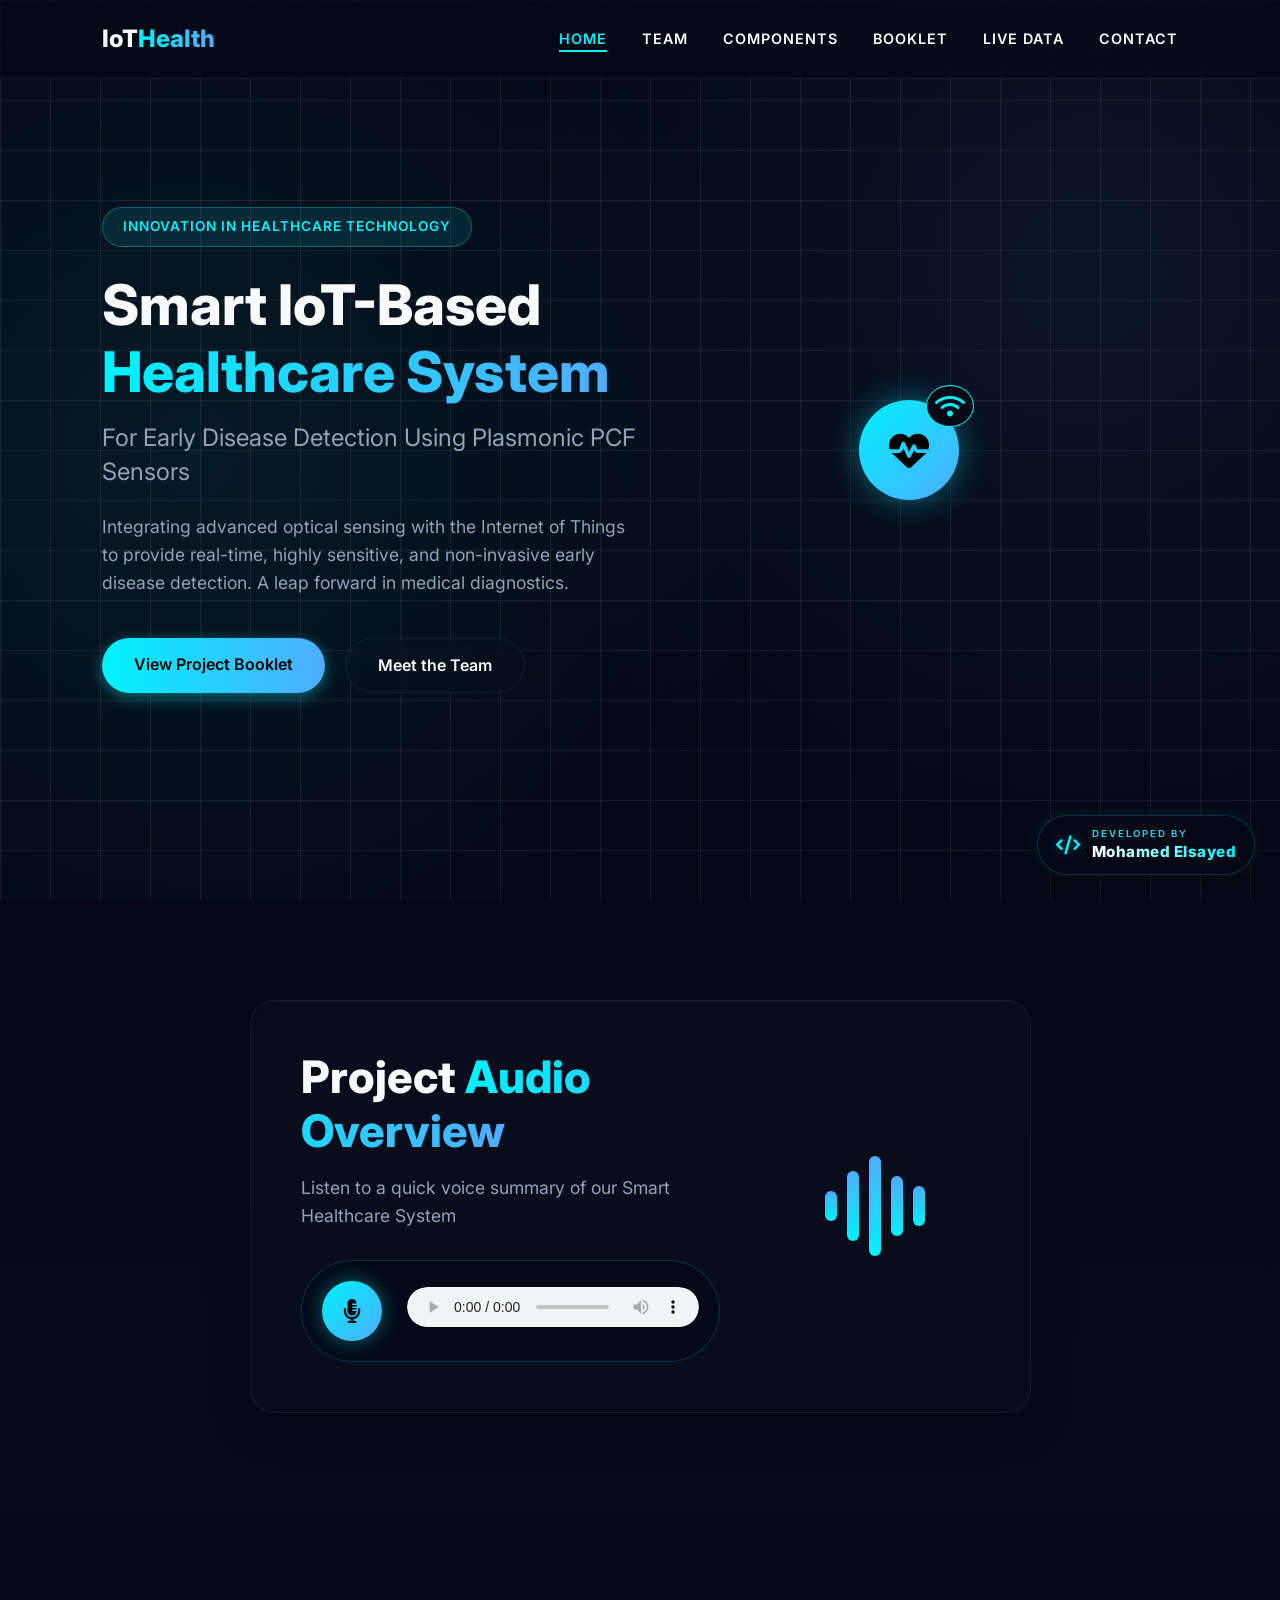
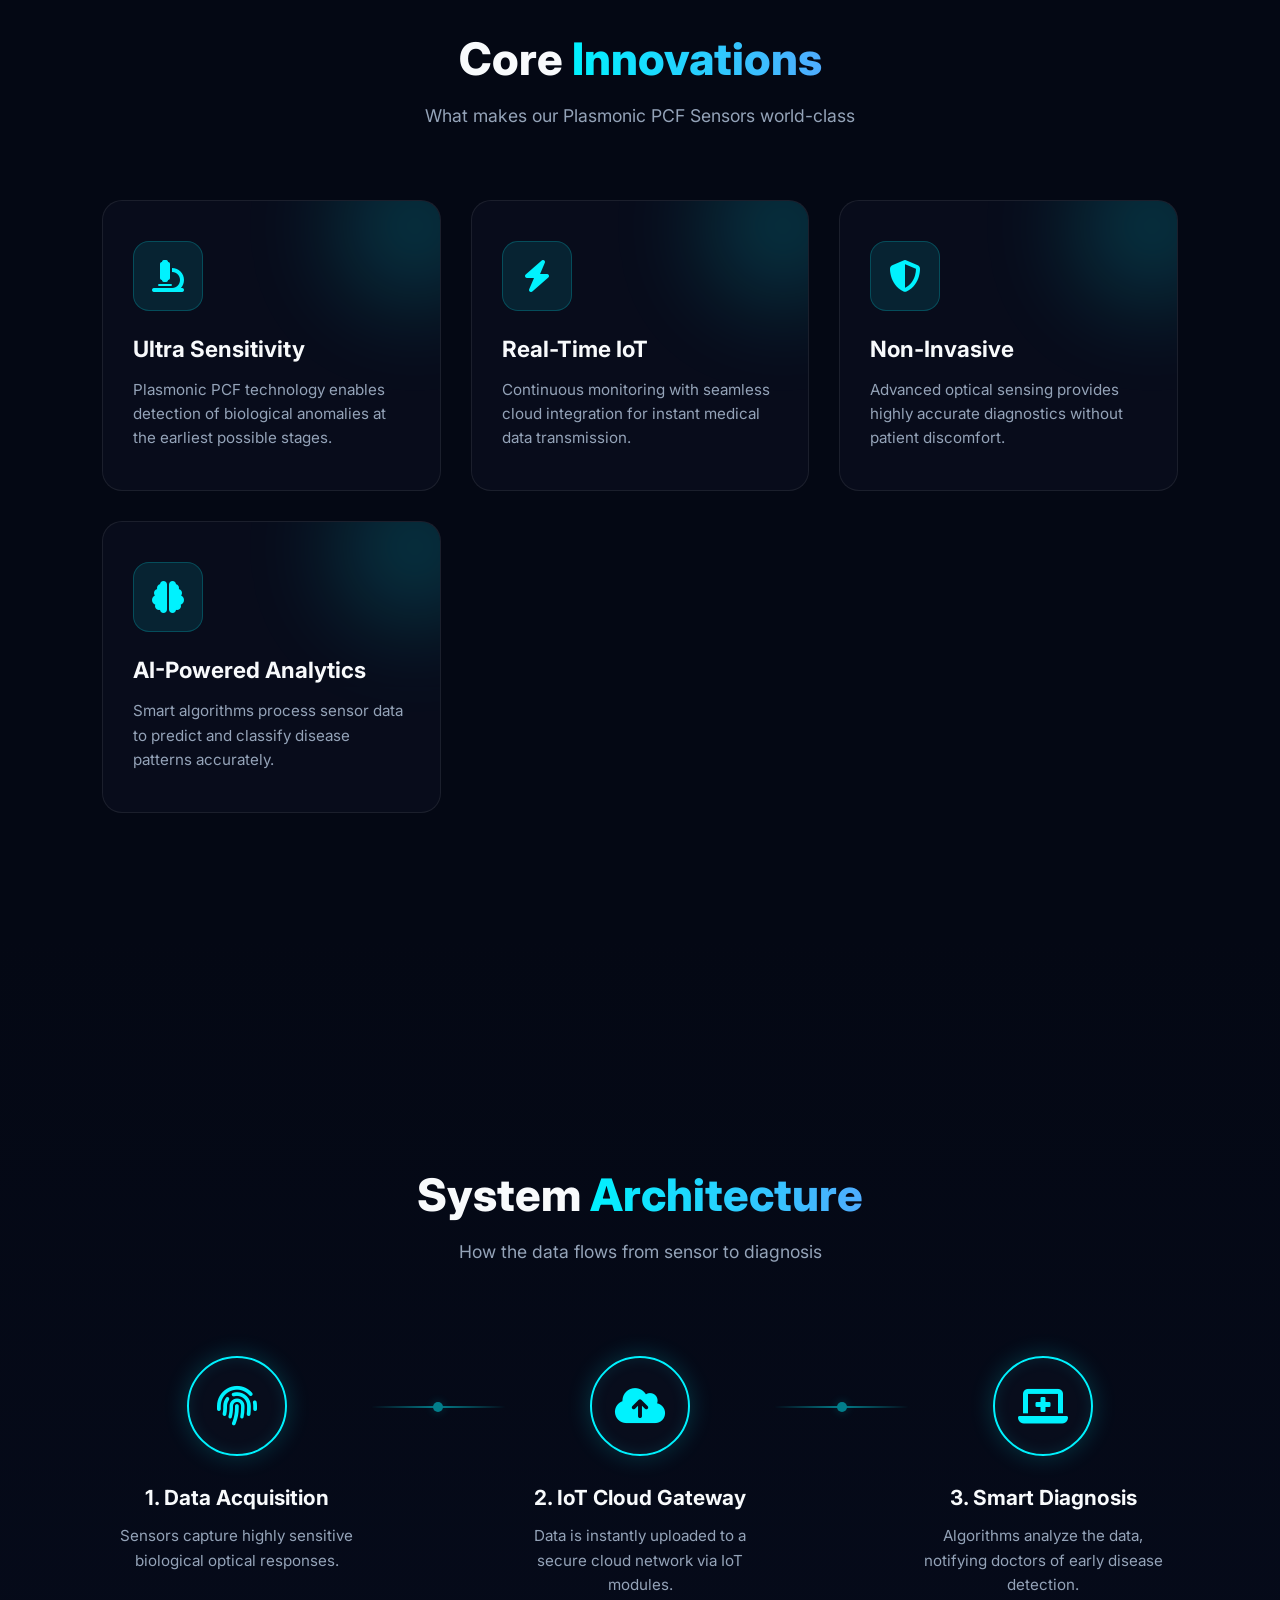
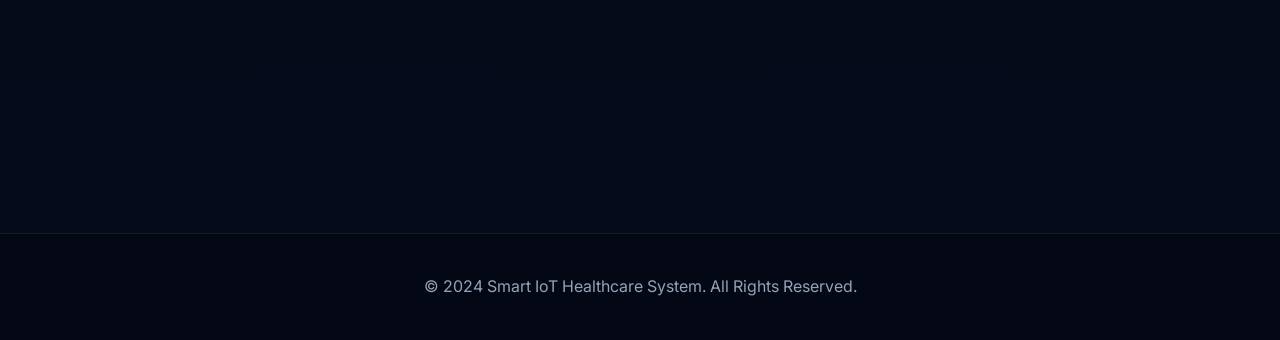
==== commit 5c8dd49b: "Auto Update" ====
--- a/index.html
+++ b/index.html
@@ -18,6 +18,7 @@
             <li><a href="team.html">Team</a></li>
             <li><a href="components.html">Components</a></li>
             <li><a href="booklet.html">Booklet</a></li>
+            <li><a href="dashboard.html">Live Data</a></li>
             <li><a href="contact.html">Contact</a></li>
         </ul>
         <div class="hamburger">
--- a/assets/css/style.css
+++ b/assets/css/style.css
@@ -1036,3 +1036,98 @@
     0%, 100% { transform: translateY(0); }
     50% { transform: translateY(-8px); }
 }
+
+/* Distinctive Location Text */
+.location-text {
+    line-height: 1.8;
+}
+
+.highlight-dept {
+    color: var(--primary);
+    font-weight: 600;
+    font-size: 1.05rem;
+    text-shadow: 0 0 10px rgba(0, 242, 254, 0.3);
+    display: inline-block;
+    margin-bottom: 5px;
+}
+
+.institute-name {
+    color: var(--text-muted);
+    font-size: 0.9rem;
+    font-style: italic;
+    padding-left: 10px;
+    border-left: 2px solid var(--primary);
+    display: inline-block;
+}
+
+.contact-link {
+    color: var(--text-muted);
+    text-decoration: none;
+    transition: 0.3s;
+}
+
+.contact-link:hover {
+    color: var(--primary);
+    text-shadow: 0 0 10px var(--primary-glow);
+}
+
+/* Booklet Additions */
+.abstract-card {
+    background: rgba(0, 242, 254, 0.05);
+    border-left: 3px solid var(--primary);
+    padding: 15px 20px;
+    border-radius: 0 10px 10px 0;
+    margin-bottom: 25px;
+}
+.abstract-card h4 {
+    font-size: 1.1rem;
+    color: var(--text-main);
+    margin-bottom: 8px;
+    display: flex;
+    align-items: center;
+}
+.abstract-card p {
+    font-size: 0.95rem;
+    color: var(--text-muted);
+    line-height: 1.6;
+    margin: 0;
+}
+.metrics-grid {
+    display: grid;
+    grid-template-columns: repeat(3, 1fr);
+    gap: 15px;
+    margin-bottom: 25px;
+}
+.metric-box {
+    background: var(--bg-card);
+    border: 1px solid var(--glass-border);
+    border-radius: 10px;
+    padding: 15px;
+    text-align: center;
+    transition: 0.3s;
+}
+.metric-box:hover {
+    border-color: var(--primary);
+    transform: translateY(-5px);
+    box-shadow: 0 5px 15px rgba(0, 242, 254, 0.1);
+}
+.metric-box i {
+    font-size: 1.5rem;
+    color: var(--primary);
+    margin-bottom: 10px;
+}
+.metric-val {
+    font-size: 1.1rem;
+    font-weight: 800;
+    color: var(--text-main);
+    margin-bottom: 2px;
+}
+.metric-label {
+    font-size: 0.8rem;
+    color: var(--text-muted);
+    text-transform: uppercase;
+    letter-spacing: 1px;
+}
+@media (max-width: 600px) {
+    .metrics-grid { grid-template-columns: 1fr; }
+}
